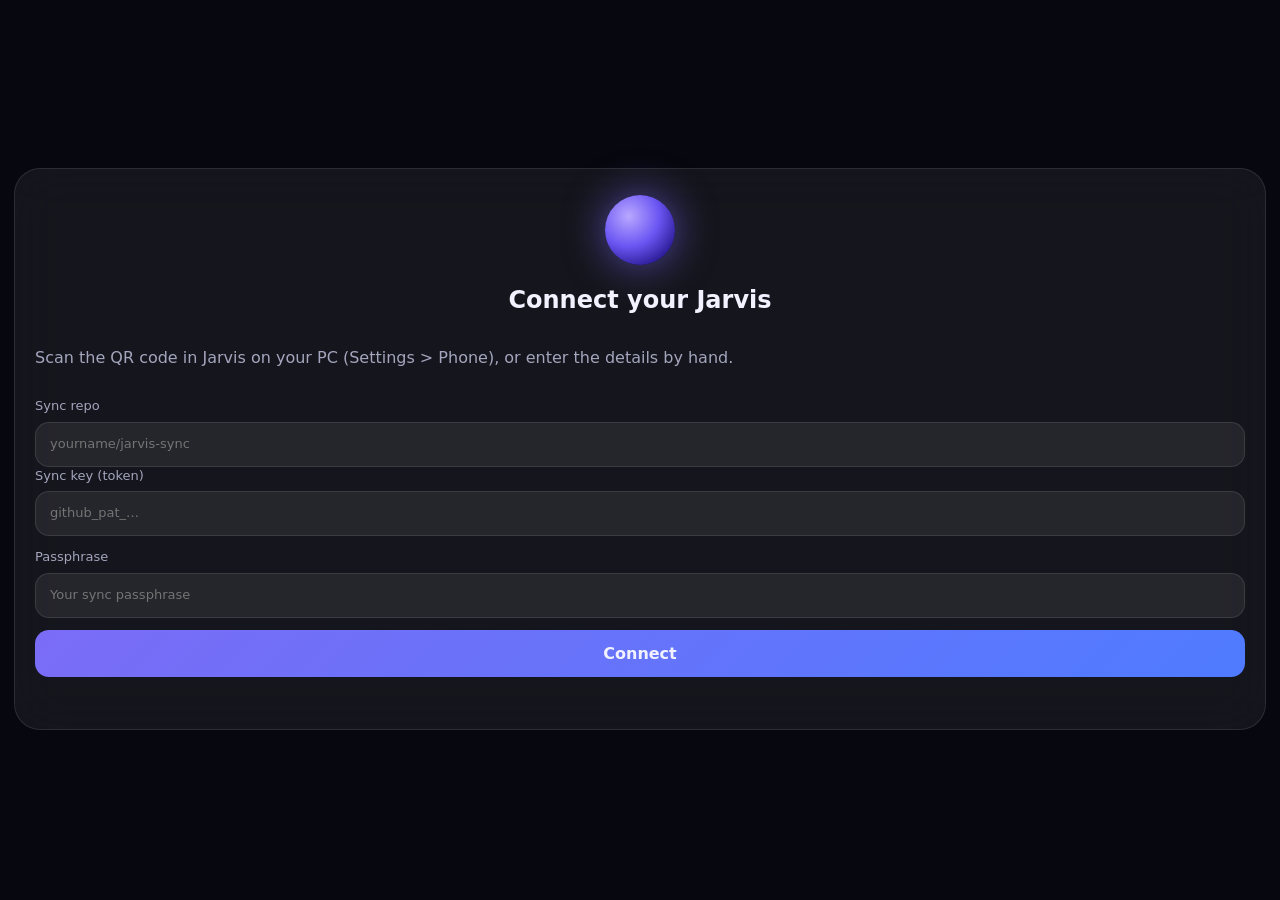
==== phone/index.html @ e1759bc9 "Jarvis 2.3: phone app that works when the PC is off - phone/: Jarvis for iPhone (PWA on GitHub Pages" ====
<!doctype html>
<html lang="en">
<head>
<meta charset="utf-8">
<meta name="viewport" content="width=device-width, initial-scale=1, viewport-fit=cover, interactive-widget=resizes-content">
<meta http-equiv="Content-Security-Policy" content="default-src 'self'; script-src 'self'; style-src 'self' 'unsafe-inline'; img-src 'self' data:; connect-src https://api.github.com https://generativelanguage.googleapis.com https://geocoding-api.open-meteo.com https://api.open-meteo.com; manifest-src 'self'; worker-src 'self'; base-uri 'none'; form-action 'none'; object-src 'none'">
<meta name="referrer" content="no-referrer">
<meta name="theme-color" content="#07070F">
<meta name="apple-mobile-web-app-capable" content="yes">
<meta name="mobile-web-app-capable" content="yes">
<meta name="apple-mobile-web-app-status-bar-style" content="black-translucent">
<meta name="apple-mobile-web-app-title" content="Jarvis">
<link rel="manifest" href="manifest.webmanifest">
<link rel="apple-touch-icon" href="icons/apple-touch-icon.png">
<link rel="stylesheet" href="style.css">
<title>Jarvis</title>
</head>
<body>
<div class="aurora" aria-hidden="true"><i></i><i></i><i></i></div>

<!-- First start: connect this phone to your Jarvis -->
<main class="screen" id="setup" hidden>
  <div class="setup-card">
    <div class="mini-orb" aria-hidden="true"></div>
    <h1>Connect your Jarvis</h1>
    <p class="muted" id="setupLead">Type the passphrase you chose on your PC (Settings &gt; Phone). It never leaves this phone.</p>
    <div id="manualFields" hidden>
      <label>Sync repo<input id="sRepo" placeholder="yourname/jarvis-sync" autocomplete="off" autocapitalize="off" spellcheck="false"></label>
      <label>Sync key (token)<input id="sToken" type="password" placeholder="github_pat_…" autocomplete="off"></label>
    </div>
    <label>Passphrase<input id="sPass" type="password" autocomplete="current-password" placeholder="Your sync passphrase"></label>
    <button class="btn primary" id="sGo" type="button">Connect</button>
    <p class="err" id="sErr" role="alert"></p>
    <button class="link" id="sManual" type="button">No QR code? Enter the details by hand</button>
  </div>
</main>

<!-- Jarvis -->
<main class="screen" id="app" hidden>
  <header class="top">
    <span class="brand"><span class="dot-mark"></span>JARVIS</span>
    <span class="status" id="syncStatus" title="Sync"><i class="sdot"></i><span>Syncing…</span></span>
    <button class="icon" id="tasksBtn" type="button" aria-label="Tasks"><svg viewBox="0 0 24 24"><path d="m3 17 2 2 4-4M3 7l2 2 4-4M13 6h8M13 12h8M13 18h8"/></svg><b id="taskCount" hidden></b></button>
    <button class="icon" id="menuBtn" type="button" aria-label="Menu"><svg viewBox="0 0 24 24"><circle cx="12" cy="5" r="1.4"/><circle cx="12" cy="12" r="1.4"/><circle cx="12" cy="19" r="1.4"/></svg></button>
  </header>

  <section class="stage">
    <button class="orb" id="orb" type="button" aria-label="Talk to Jarvis" data-mode="idle">
      <span class="glow"></span><span class="body"><i class="b1"></i><i class="b2"></i><i class="b3"></i></span><span class="sheen"></span>
    </button>
    <p class="caption" id="caption">Tap the orb and talk, or type below.</p>
  </section>

  <section class="thread" id="thread" aria-live="polite"></section>

  <form class="composer" id="composer" autocomplete="off">
    <input id="input" placeholder="Ask Jarvis…" enterkeyhint="send" autocomplete="off">
    <button class="icon mic" id="micBtn" type="button" aria-label="Speak"><svg viewBox="0 0 24 24"><path d="M12 2a3 3 0 0 0-3 3v7a3 3 0 0 0 6 0V5a3 3 0 0 0-3-3Z"/><path d="M19 10v2a7 7 0 0 1-14 0v-2M12 19v3"/></svg></button>
    <button class="icon send" type="submit" aria-label="Send"><svg viewBox="0 0 24 24"><path d="m5 12 7-7 7 7M12 19V5"/></svg></button>
  </form>
</main>

<!-- Tasks sheet -->
<div class="sheet" id="tasksSheet" hidden>
  <div class="sheet-card">
    <div class="sheet-head"><strong>Tasks</strong><button class="icon" data-close type="button" aria-label="Close"><svg viewBox="0 0 24 24"><path d="M18 6 6 18M6 6l12 12"/></svg></button></div>
    <ul class="tasks" id="taskList"></ul>
    <form class="task-add" id="taskAdd"><input id="taskText" placeholder="Add: call dad at 18:00" autocomplete="off"><button class="btn" type="submit">Add</button></form>
  </div>
</div>

<!-- Menu sheet -->
<div class="sheet" id="menuSheet" hidden>
  <div class="sheet-card">
    <div class="sheet-head"><strong>Jarvis</strong><button class="icon" data-close type="button" aria-label="Close"><svg viewBox="0 0 24 24"><path d="M18 6 6 18M6 6l12 12"/></svg></button></div>
    <div class="menu">
      <button type="button" id="mSync">Sync now</button>
      <label class="row">Spoken replies<input type="checkbox" id="mSpeak"></label>
      <p class="muted small" id="mInfo"></p>
      <button type="button" class="danger" id="mForget">Disconnect this phone</button>
      <p class="muted small">Your conversations, profile and tasks are encrypted with your passphrase before they leave this phone. Jarvis on the PC can still be used from here when it's on.</p>
    </div>
  </div>
</div>

<script type="module" src="app.js"></script>
</body>
</html>
---- phone/style.css ----
:root { --bg: #07070F; --glass: rgba(255,255,255,.06); --line: rgba(255,255,255,.10); --text: #F2F1FF; --muted: #A3A6BD; --accent: #8B7BFF; --cyan: #3EE6FF; --ok: #3DDC97; --bad: #FF6B81;
  --safe-t: env(safe-area-inset-top); --safe-b: env(safe-area-inset-bottom); color-scheme: dark; }
* { box-sizing: border-box; -webkit-tap-highlight-color: transparent; }
html, body { margin: 0; height: 100%; background: var(--bg); color: var(--text); font: 16px/1.45 -apple-system, BlinkMacSystemFont, "SF Pro Text", "Segoe UI", system-ui, sans-serif; overflow: hidden; }
[hidden] { display: none !important; }
button { font: inherit; color: inherit; }
.aurora { position: fixed; inset: 0; overflow: hidden; z-index: -1; }
.aurora i { position: absolute; width: 70vmax; height: 70vmax; border-radius: 50%; filter: blur(70px); opacity: .45; animation: drift 26s ease-in-out infinite alternate; }
.aurora i:nth-child(1) { background: #4B2BD6; left: -30vmax; top: -25vmax; }
.aurora i:nth-child(2) { background: #0E7FBF; right: -35vmax; top: 20vh; animation-duration: 32s; }
.aurora i:nth-child(3) { background: #8A2BB8; left: -10vmax; bottom: -40vmax; animation-duration: 38s; opacity: .3; }
@keyframes drift { to { transform: translate(8vmax, 6vmax) scale(1.1); } }

.screen { height: 100%; display: flex; flex-direction: column; padding: calc(var(--safe-t) + 8px) 14px calc(var(--safe-b) + 10px); }

/* setup */
#setup { justify-content: center; }
.setup-card { background: var(--glass); border: 1px solid var(--line); border-radius: 26px; padding: 26px 20px; backdrop-filter: blur(24px); -webkit-backdrop-filter: blur(24px); display: flex; flex-direction: column; gap: 12px; }
.setup-card h1 { margin: 6px 0 0; font-size: 24px; font-weight: 600; text-align: center; }
.setup-card label { display: flex; flex-direction: column; gap: 6px; font-size: 13px; color: var(--muted); }
input { font: inherit; color: var(--text); background: rgba(255,255,255,.07); border: 1px solid var(--line); border-radius: 14px; padding: 12px 14px; outline: none; min-width: 0; }
input:focus { border-color: var(--accent); }
.muted { color: var(--muted); } .small { font-size: 13px; }
.err { color: var(--bad); font-size: 14px; min-height: 1em; margin: 0; }
.btn { border: 1px solid var(--line); background: rgba(255,255,255,.08); border-radius: 14px; padding: 12px 16px; font-weight: 600; }
.btn.primary { background: linear-gradient(135deg, #7B6CF6, #4F7BFF); border: 0; }
.btn:disabled { opacity: .6; }
.link { background: none; border: 0; color: var(--accent); font-size: 14px; }
.mini-orb { width: 70px; height: 70px; margin: 0 auto; border-radius: 50%; background: radial-gradient(circle at 34% 30%, #B9A8FF, #6B56F3 45%, #2A1A94 80%); box-shadow: 0 0 40px rgba(124,108,255,.6); }

/* top bar */
.top { display: flex; align-items: center; gap: 8px; height: 44px; }
.brand { display: flex; align-items: center; gap: 9px; font-size: 13px; font-weight: 600; letter-spacing: .3em; flex: 1; }
.dot-mark { width: 16px; height: 16px; border-radius: 50%; background: radial-gradient(circle at 35% 30%, #fff 0 8%, #9C8BFF 30%, #4A5BFF 65%, #2B1C8F); box-shadow: 0 0 12px rgba(124,108,255,.8); }
.status { display: flex; align-items: center; gap: 6px; font-size: 12px; color: var(--muted); }
.sdot { width: 7px; height: 7px; border-radius: 50%; background: var(--muted); }
.status[data-kind="ok"] .sdot { background: var(--ok); } .status[data-kind="bad"] .sdot { background: var(--bad); }
.status[data-kind="busy"] .sdot { background: var(--cyan); animation: blink 1s infinite; }
@keyframes blink { 50% { opacity: .3; } }
.icon { position: relative; width: 40px; height: 40px; display: grid; place-items: center; border: 0; background: transparent; border-radius: 12px; }
.icon svg { width: 22px; height: 22px; fill: none; stroke: currentColor; stroke-width: 1.8; stroke-linecap: round; stroke-linejoin: round; }
.icon svg circle { fill: currentColor; stroke: none; }
.icon b { position: absolute; top: 4px; right: 3px; min-width: 16px; height: 16px; padding: 0 4px; border-radius: 99px; background: var(--accent); font-size: 10px; display: grid; place-items: center; }

/* orb */
.stage { display: flex; flex-direction: column; align-items: center; gap: 8px; padding: 6px 0 4px; flex: none; }
.orb { position: relative; width: 150px; height: 150px; border: 0; background: none; padding: 0; border-radius: 50%; animation: float 7s ease-in-out infinite; }
@keyframes float { 50% { transform: translateY(-6px); } }
.orb .glow { position: absolute; inset: -30%; border-radius: 50%; background: radial-gradient(circle, rgba(124,108,255,.45), rgba(70,90,255,.12) 45%, transparent 66%); transition: opacity .4s; }
.orb .body { position: absolute; inset: 0; border-radius: 50%; overflow: hidden; }
.orb .body i { position: absolute; border-radius: 50%; }
.b1 { inset: 4%; background: radial-gradient(circle at 34% 30%, #7E66FF, #5338E6 34%, #2A1A94 68%, #140C52); box-shadow: inset -10px -14px 40px rgba(10,8,60,.6); animation: morph 12s ease-in-out infinite; }
.b2 { inset: 10%; background: radial-gradient(circle at 72% 30%, rgba(70,225,255,.95), rgba(40,110,255,.5) 42%, transparent 68%); filter: blur(6px); mix-blend-mode: screen; animation: spin 17s linear infinite; }
.b3 { inset: 12%; background: radial-gradient(circle at 30% 76%, rgba(240,100,255,.95), rgba(150,70,255,.45) 42%, transparent 68%); filter: blur(7px); mix-blend-mode: screen; animation: spin 23s linear infinite reverse; }
.orb .sheen { position: absolute; inset: 14%; border-radius: 50%; background: radial-gradient(circle at 32% 26%, rgba(255,255,255,.32), transparent 26%); }
@keyframes spin { to { transform: rotate(360deg); } }
@keyframes morph { 50% { border-radius: 46% 54% 52% 48% / 52% 46% 54% 48%; } }
.orb[data-mode="listening"] .body { filter: hue-rotate(-30deg) saturate(1.3); }
.orb[data-mode="listening"] .glow { background: radial-gradient(circle, rgba(62,230,255,.5), transparent 66%); animation: pulse 1.2s ease-in-out infinite; }
.orb[data-mode="processing"] .body { filter: hue-rotate(-40deg) saturate(1.5) brightness(1.15); }
.orb[data-mode="processing"] .b2, .orb[data-mode="processing"] .b3 { animation-duration: 3s; }
.orb[data-mode="speaking"] .glow { animation: pulse .6s ease-in-out infinite; }
.orb[data-mode="error"] .body { filter: grayscale(.8) brightness(.8); }
@keyframes pulse { 50% { transform: scale(1.08); opacity: .8; } }
.caption { margin: 0; min-height: 44px; max-width: 32ch; text-align: center; font-size: 15px; color: var(--muted); display: -webkit-box; -webkit-line-clamp: 3; -webkit-box-orient: vertical; overflow: hidden; }
.caption[data-kind="you"] { color: var(--text); font-style: italic; }
.caption[data-kind="jarvis"] { color: var(--text); }

/* conversation */
.thread { flex: 1; min-height: 0; overflow-y: auto; display: flex; flex-direction: column; gap: 10px; padding: 8px 2px 12px; -webkit-mask-image: linear-gradient(transparent, #000 18px); mask-image: linear-gradient(transparent, #000 18px); }
.msg { max-width: 86%; padding: 10px 14px; border-radius: 18px; background: var(--glass); border: 1px solid var(--line); }
.msg.user { align-self: flex-end; background: rgba(123,108,246,.25); border-color: rgba(139,123,255,.35); }
.msg .who { display: block; font-size: 11px; letter-spacing: .08em; text-transform: uppercase; color: var(--muted); margin-bottom: 2px; }
.msg p { margin: 0; white-space: pre-wrap; word-wrap: break-word; }

/* composer */
.composer { display: flex; align-items: center; gap: 6px; padding: 6px 6px 6px 14px; border-radius: 24px; background: rgba(255,255,255,.08); border: 1px solid var(--line); backdrop-filter: blur(20px); -webkit-backdrop-filter: blur(20px); }
.composer input { flex: 1; border: 0; background: transparent; padding: 10px 0; }
.composer .send { background: linear-gradient(135deg, #7B6CF6, #4F7BFF); border-radius: 50%; }

/* sheets */
.sheet { position: fixed; inset: 0; background: rgba(0,0,0,.45); display: flex; align-items: flex-end; z-index: 10; }
.sheet-card { width: 100%; max-height: 80vh; overflow-y: auto; background: #12121F; border-radius: 24px 24px 0 0; border-top: 1px solid var(--line); padding: 14px 16px calc(var(--safe-b) + 16px); animation: up .25s ease-out; }
@keyframes up { from { transform: translateY(40px); opacity: 0; } }
.sheet-head { display: flex; align-items: center; justify-content: space-between; margin-bottom: 8px; font-size: 18px; }
.tasks { list-style: none; margin: 0 0 12px; padding: 0; }
.tasks li { display: flex; align-items: center; gap: 12px; padding: 12px 0; border-bottom: 1px solid var(--line); }
.tasks li span { display: flex; flex-direction: column; min-width: 0; }
.tasks small { color: var(--muted); font-size: 13px; }
.tasks .empty { color: var(--muted); }
.tick { width: 26px; height: 26px; flex: none; border-radius: 50%; border: 2px solid var(--accent); background: transparent; }
.tick.on { background: var(--accent); }
.task-add { display: flex; gap: 8px; } .task-add input { flex: 1; }
.menu { display: flex; flex-direction: column; gap: 10px; }
.menu > button { text-align: left; padding: 14px; border-radius: 14px; background: var(--glass); border: 1px solid var(--line); }
.menu .danger { color: var(--bad); }
.menu .row { display: flex; justify-content: space-between; align-items: center; padding: 14px; border-radius: 14px; background: var(--glass); border: 1px solid var(--line); }
.menu .row input { width: 22px; height: 22px; }
@media (prefers-reduced-motion: reduce) { *, *::before, *::after { animation: none !important; } }
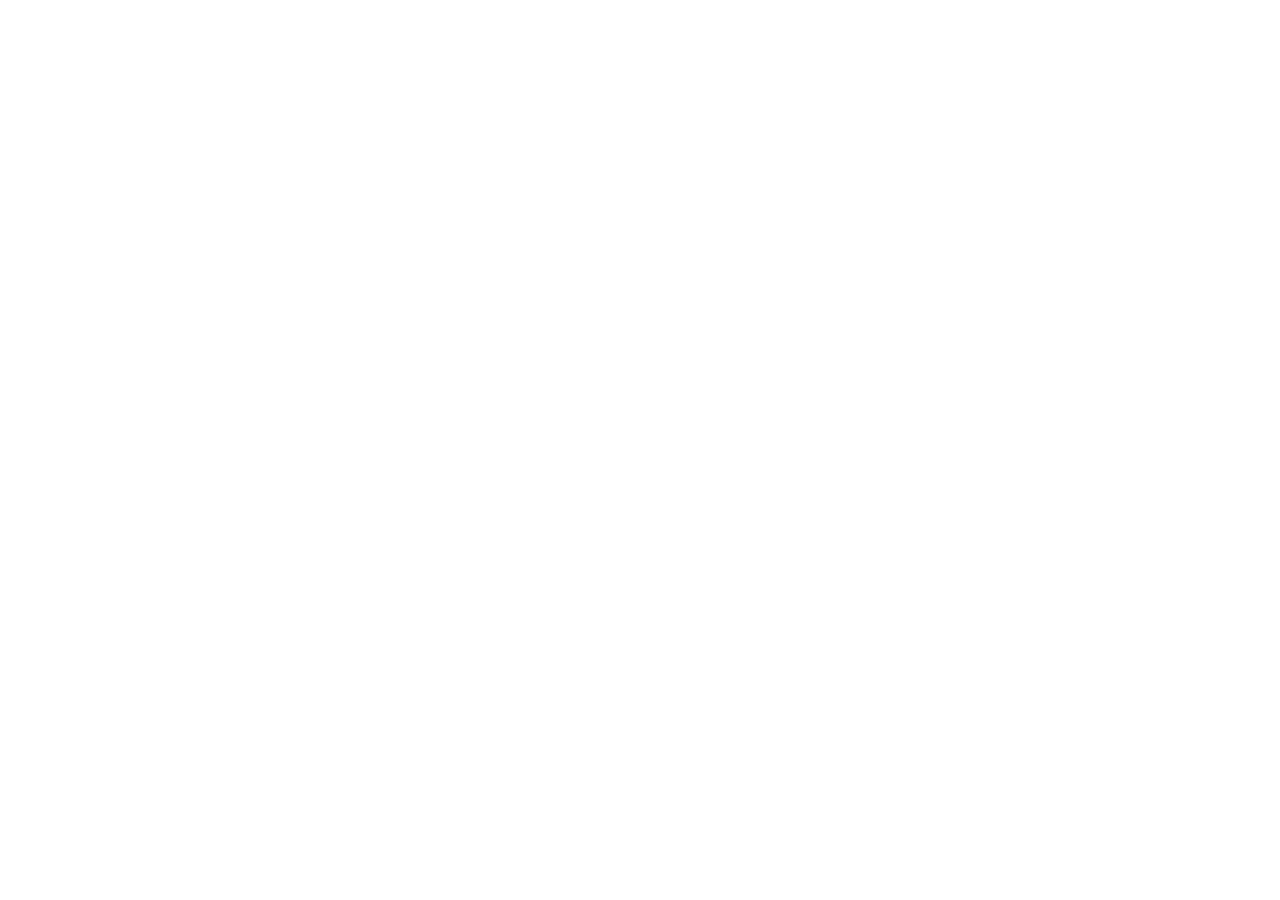
==== commit 4f3e1015: "2.3.1: faster page switching on PC; phone app redesigned and voice rebuilt PC: live blur only on a f" ====
--- a/phone/index.html
+++ b/phone/index.html
@@ -1,84 +1,116 @@
 <!doctype html>
-<html lang="en">
+<html lang="en" data-theme="light">
 <head>
 <meta charset="utf-8">
-<meta name="viewport" content="width=device-width, initial-scale=1, viewport-fit=cover, interactive-widget=resizes-content">
-<meta http-equiv="Content-Security-Policy" content="default-src 'self'; script-src 'self'; style-src 'self' 'unsafe-inline'; img-src 'self' data:; connect-src https://api.github.com https://generativelanguage.googleapis.com https://geocoding-api.open-meteo.com https://api.open-meteo.com; manifest-src 'self'; worker-src 'self'; base-uri 'none'; form-action 'none'; object-src 'none'">
+<meta name="viewport" content="width=device-width, initial-scale=1, maximum-scale=1, viewport-fit=cover">
+<meta http-equiv="Content-Security-Policy" content="default-src 'self'; script-src 'self'; style-src 'self' 'unsafe-inline'; img-src 'self' data: blob:; media-src 'self' blob:; connect-src https://api.github.com https://generativelanguage.googleapis.com https://geocoding-api.open-meteo.com https://api.open-meteo.com; manifest-src 'self'; worker-src 'self'; base-uri 'none'; form-action 'none'; object-src 'none'">
 <meta name="referrer" content="no-referrer">
-<meta name="theme-color" content="#07070F">
+<meta name="theme-color" content="#F4F3F0">
 <meta name="apple-mobile-web-app-capable" content="yes">
 <meta name="mobile-web-app-capable" content="yes">
-<meta name="apple-mobile-web-app-status-bar-style" content="black-translucent">
+<meta name="apple-mobile-web-app-status-bar-style" content="default">
 <meta name="apple-mobile-web-app-title" content="Jarvis">
 <link rel="manifest" href="manifest.webmanifest">
 <link rel="apple-touch-icon" href="icons/apple-touch-icon.png">
-<link rel="stylesheet" href="style.css">
+<link rel="stylesheet" href="pc/tokens.css">
+<link rel="stylesheet" href="pc/app.css">
+<link rel="stylesheet" href="phone.css">
 <title>Jarvis</title>
 </head>
-<body>
-<div class="aurora" aria-hidden="true"><i></i><i></i><i></i></div>
+<body class="phone">
+<div class="backdrop" aria-hidden="true"><div class="aurora"><i class="a1"></i><i class="a2"></i><i class="a3"></i><i class="a4"></i></div></div>
 
 <!-- First start: connect this phone to your Jarvis -->
-<main class="screen" id="setup" hidden>
-  <div class="setup-card">
-    <div class="mini-orb" aria-hidden="true"></div>
+<main class="p-screen p-setup" id="setup" hidden>
+  <div class="settings-group p-setup-card">
+    <span class="brand-mark p-setup-mark" aria-hidden="true"></span>
     <h1>Connect your Jarvis</h1>
-    <p class="muted" id="setupLead">Type the passphrase you chose on your PC (Settings &gt; Phone). It never leaves this phone.</p>
+    <p class="secondary" id="setupLead">Type the passphrase you chose on your PC (Settings &gt; Phone). It never leaves this phone.</p>
     <div id="manualFields" hidden>
-      <label>Sync repo<input id="sRepo" placeholder="yourname/jarvis-sync" autocomplete="off" autocapitalize="off" spellcheck="false"></label>
-      <label>Sync key (token)<input id="sToken" type="password" placeholder="github_pat_…" autocomplete="off"></label>
+      <div class="field"><label for="sRepo">Sync repo</label><input class="input" id="sRepo" placeholder="yourname/jarvis-sync" autocomplete="off" autocapitalize="off" spellcheck="false"></div>
+      <div class="field"><label for="sToken">Token</label><input class="input" id="sToken" type="password" placeholder="github_pat_…" autocomplete="off"></div>
     </div>
-    <label>Passphrase<input id="sPass" type="password" autocomplete="current-password" placeholder="Your sync passphrase"></label>
-    <button class="btn primary" id="sGo" type="button">Connect</button>
-    <p class="err" id="sErr" role="alert"></p>
-    <button class="link" id="sManual" type="button">No QR code? Enter the details by hand</button>
+    <div class="field"><label for="sPass">Passphrase</label><input class="input" id="sPass" type="password" autocomplete="current-password" placeholder="Your sync passphrase"></div>
+    <button class="btn primary p-wide" id="sGo" type="button">Connect</button>
+    <p class="p-err" id="sErr" role="alert"></p>
   </div>
 </main>
 
 <!-- Jarvis -->
-<main class="screen" id="app" hidden>
-  <header class="top">
-    <span class="brand"><span class="dot-mark"></span>JARVIS</span>
-    <span class="status" id="syncStatus" title="Sync"><i class="sdot"></i><span>Syncing…</span></span>
-    <button class="icon" id="tasksBtn" type="button" aria-label="Tasks"><svg viewBox="0 0 24 24"><path d="m3 17 2 2 4-4M3 7l2 2 4-4M13 6h8M13 12h8M13 18h8"/></svg><b id="taskCount" hidden></b></button>
-    <button class="icon" id="menuBtn" type="button" aria-label="Menu"><svg viewBox="0 0 24 24"><circle cx="12" cy="5" r="1.4"/><circle cx="12" cy="12" r="1.4"/><circle cx="12" cy="19" r="1.4"/></svg></button>
+<main class="p-screen" id="app" hidden>
+  <header class="p-top">
+    <div class="brand"><span class="brand-mark" aria-hidden="true"></span><span class="wordmark">JARVIS</span></div>
+    <span class="p-sync" id="syncStatus"><i class="p-sdot"></i><span>Syncing…</span></span>
+    <button class="icon-btn" id="histBtn" type="button" aria-label="History"><i data-icon="message-square"></i></button>
+    <button class="icon-btn p-badge-host" id="tasksBtn" type="button" aria-label="Tasks"><i data-icon="list-checks"></i><b class="p-badge" id="taskCount" hidden></b></button>
+    <button class="icon-btn" id="menuBtn" type="button" aria-label="Menu"><i data-icon="settings"></i></button>
   </header>
 
-  <section class="stage">
-    <button class="orb" id="orb" type="button" aria-label="Talk to Jarvis" data-mode="idle">
-      <span class="glow"></span><span class="body"><i class="b1"></i><i class="b2"></i><i class="b3"></i></span><span class="sheen"></span>
+  <section class="p-stage">
+    <button class="orb" id="orb" type="button" data-mode="idle" aria-label="Talk to Jarvis">
+      <span class="orb-glow"></span>
+      <span class="orb-rings" aria-hidden="true"></span>
+      <span class="orb-breathe"><span class="orb-body"><span class="orb-tint">
+        <span class="blob b1"></span><span class="blob b2"></span><span class="blob b3"></span><span class="blob b4"></span>
+      </span><span class="orb-sheen"></span></span></span>
     </button>
-    <p class="caption" id="caption">Tap the orb and talk, or type below.</p>
+    <div class="state-row"><span class="state-chip" id="stateChip" role="status" aria-live="polite"></span></div>
+    <p class="context-line p-caption" id="caption">Tap the orb and talk, or type below.</p>
   </section>
 
-  <section class="thread" id="thread" aria-live="polite"></section>
-
-  <form class="composer" id="composer" autocomplete="off">
-    <input id="input" placeholder="Ask Jarvis…" enterkeyhint="send" autocomplete="off">
-    <button class="icon mic" id="micBtn" type="button" aria-label="Speak"><svg viewBox="0 0 24 24"><path d="M12 2a3 3 0 0 0-3 3v7a3 3 0 0 0 6 0V5a3 3 0 0 0-3-3Z"/><path d="M19 10v2a7 7 0 0 1-14 0v-2M12 19v3"/></svg></button>
-    <button class="icon send" type="submit" aria-label="Send"><svg viewBox="0 0 24 24"><path d="m5 12 7-7 7 7M12 19V5"/></svg></button>
-  </form>
+  <div class="p-bottom">
+    <div class="suggestions p-sugs" role="group" aria-label="Suggestions">
+      <button class="suggestion" data-ask="Summarize my day: my tasks and the weather."><i data-icon="sparkle"></i><span>My day</span></button>
+      <button class="suggestion" data-ask="What's the weather like?"><i data-icon="cloud-sun"></i><span>Weather</span></button>
+      <button class="suggestion" data-ask="What are my tasks?"><i data-icon="list-checks"></i><span>Tasks</span></button>
+      <button class="suggestion" data-ask="Is the stock market open, and how are my watchlist stocks doing?"><i data-icon="line-chart"></i><span>Markets</span></button>
+      <button class="suggestion" data-ask="What's the latest news?"><i data-icon="globe"></i><span>News</span></button>
+    </div>
+    <form class="composer p-composer" id="composer" autocomplete="off">
+      <label for="input" class="sr-only">Message Jarvis</label>
+      <textarea id="input" rows="1" placeholder="Ask Jarvis anything…" enterkeyhint="send" autocomplete="off"></textarea>
+      <div class="composer-tools">
+        <button class="mic-btn" id="micBtn" type="button" aria-label="Talk to Jarvis"><i data-icon="mic"></i></button>
+        <button class="send-btn" id="sendBtn" type="submit" aria-label="Send"><i data-icon="arrow-up"></i></button>
+      </div>
+    </form>
+    <div class="composer-foot p-foot">
+      <button class="mode-toggle" id="spokenBtn" type="button" aria-pressed="true"></button>
+      <span class="grow"></span>
+      <span class="p-pc" id="pcHint"></span>
+    </div>
+  </div>
 </main>
 
-<!-- Tasks sheet -->
-<div class="sheet" id="tasksSheet" hidden>
-  <div class="sheet-card">
-    <div class="sheet-head"><strong>Tasks</strong><button class="icon" data-close type="button" aria-label="Close"><svg viewBox="0 0 24 24"><path d="M18 6 6 18M6 6l12 12"/></svg></button></div>
-    <ul class="tasks" id="taskList"></ul>
-    <form class="task-add" id="taskAdd"><input id="taskText" placeholder="Add: call dad at 18:00" autocomplete="off"><button class="btn" type="submit">Add</button></form>
+<!-- History -->
+<div class="p-sheet" id="histSheet" hidden>
+  <div class="p-sheet-card">
+    <div class="p-sheet-head"><strong>History</strong><button class="icon-btn" data-close type="button" aria-label="Close"><i data-icon="x"></i></button></div>
+    <div class="thread p-thread" id="thread"></div>
   </div>
 </div>
 
-<!-- Menu sheet -->
-<div class="sheet" id="menuSheet" hidden>
-  <div class="sheet-card">
-    <div class="sheet-head"><strong>Jarvis</strong><button class="icon" data-close type="button" aria-label="Close"><svg viewBox="0 0 24 24"><path d="M18 6 6 18M6 6l12 12"/></svg></button></div>
-    <div class="menu">
-      <button type="button" id="mSync">Sync now</button>
-      <label class="row">Spoken replies<input type="checkbox" id="mSpeak"></label>
-      <p class="muted small" id="mInfo"></p>
-      <button type="button" class="danger" id="mForget">Disconnect this phone</button>
-      <p class="muted small">Your conversations, profile and tasks are encrypted with your passphrase before they leave this phone. Jarvis on the PC can still be used from here when it's on.</p>
+<!-- Tasks -->
+<div class="p-sheet" id="tasksSheet" hidden>
+  <div class="p-sheet-card">
+    <div class="p-sheet-head"><strong>Tasks</strong><button class="icon-btn" data-close type="button" aria-label="Close"><i data-icon="x"></i></button></div>
+    <ul class="p-tasks" id="taskList"></ul>
+    <form class="p-task-add" id="taskAdd"><input class="input" id="taskText" placeholder="Add: call dad at 18:00" autocomplete="off"><button class="btn primary" type="submit">Add</button></form>
+  </div>
+</div>
+
+<!-- Menu -->
+<div class="p-sheet" id="menuSheet" hidden>
+  <div class="p-sheet-card">
+    <div class="p-sheet-head"><strong>Settings</strong><button class="icon-btn" data-close type="button" aria-label="Close"><i data-icon="x"></i></button></div>
+    <div class="p-menu">
+      <div class="setting-row"><div class="desc"><strong>Theme</strong></div>
+        <div class="seg" role="radiogroup" aria-label="Theme"><button type="button" role="radio" data-theme-choice="light">Light</button><button type="button" role="radio" data-theme-choice="dark">Dark</button></div></div>
+      <div class="setting-row"><label class="desc" for="mSpeak"><strong>Spoken replies</strong><span>Jarvis reads his answers aloud.</span></label><label class="switch"><input type="checkbox" id="mSpeak"><span class="sr-only">Spoken replies</span></label></div>
+      <div class="setting-row"><div class="desc"><strong>Voice</strong><span id="mVoice">—</span></div><button class="btn sm" type="button" id="mVoiceTest">Test</button></div>
+      <div class="setting-row"><div class="desc"><strong>Sync</strong><span id="mInfo"></span></div><button class="btn sm" type="button" id="mSync">Sync now</button></div>
+      <p class="secondary p-small">Your conversations, profile and tasks are encrypted with your passphrase before they leave this phone. Better voice: iPhone Settings › Accessibility › Spoken Content › Voices › English › download "Daniel (Enhanced)".</p>
+      <button class="btn ghost danger p-wide" type="button" id="mForget">Disconnect this phone</button>
     </div>
   </div>
 </div>
--- a/phone/phone.css
+++ b/phone/phone.css
@@ -0,0 +1,79 @@
+/* Jarvis on the phone: the PC's own design (tokens.css + app.css), laid out for a phone screen. */
+html, body.phone { height: 100%; overflow: hidden; overscroll-behavior: none; touch-action: manipulation; }
+body.phone { position: fixed; inset: 0; -webkit-user-select: none; user-select: none; }
+.phone input, .phone textarea { -webkit-user-select: text; user-select: text; font-size: 16px; }   /* 16px: iPhone doesn't zoom in */
+[hidden] { display: none !important; }
+
+.p-screen { position: fixed; inset: 0; height: var(--app-h, 100dvh); display: flex; flex-direction: column;
+  padding: calc(env(safe-area-inset-top) + 6px) 16px calc(env(safe-area-inset-bottom) + 8px); }
+
+/* top bar */
+.p-top { display: flex; align-items: center; gap: 2px; height: 48px; flex: none; }
+.p-top .brand { flex: 1; gap: 10px; }
+.p-top .brand-mark { width: 18px; height: 18px; }
+.p-top .wordmark { font-size: 13px; }
+.p-sync { display: inline-flex; align-items: center; gap: 6px; height: 26px; padding: 0 10px; margin-right: 4px; border-radius: var(--r-full);
+  font-size: 11.5px; color: var(--text-muted); background: var(--glass); border: 1px solid var(--glass-border); }
+.p-sdot { width: 6px; height: 6px; border-radius: 50%; background: var(--text-faint); }
+.p-sync[data-kind="ok"] .p-sdot { background: var(--success); box-shadow: 0 0 6px var(--success); }
+.p-sync[data-kind="busy"] .p-sdot { background: var(--cyan); animation: blink 1s infinite; }
+.p-sync[data-kind="bad"] .p-sdot { background: var(--error); }
+.p-top .icon-btn { width: 40px; height: 40px; }
+.p-badge-host { position: relative; }
+.p-badge { position: absolute; top: 4px; right: 3px; min-width: 16px; height: 16px; padding: 0 4px; border-radius: 99px; background: var(--accent); color: #fff; font-size: 10px; display: grid; place-items: center; font-weight: 700; }
+
+/* orb stage: the PC's orb, sized for the phone */
+.p-stage { flex: 1; min-height: 0; display: flex; flex-direction: column; align-items: center; justify-content: center; gap: 10px; }
+.phone .orb { width: min(62vw, 34vh, 280px); height: min(62vw, 34vh, 280px); }
+.p-caption { max-width: 34ch; min-height: 3.2em; text-align: center; font-size: 16px; line-height: 1.45; color: var(--text-secondary);
+  display: -webkit-box; -webkit-line-clamp: 6; -webkit-box-orient: vertical; overflow: hidden; padding: 0 6px; }
+.p-caption[data-kind="you"] { color: var(--text-muted); font-style: italic; }
+.p-caption[data-kind="jarvis"] { color: var(--text-primary); }
+.p-caption[data-kind="error"] { color: var(--error); }
+
+/* bottom: suggestions, composer */
+.p-bottom { flex: none; display: flex; flex-direction: column; gap: 8px; }
+.p-sugs { flex-wrap: nowrap; justify-content: flex-start; overflow-x: auto; scrollbar-width: none; margin: 0 -16px; padding: 2px 16px; -webkit-mask-image: linear-gradient(90deg, transparent, #000 14px, #000 calc(100% - 14px), transparent); }
+.p-sugs::-webkit-scrollbar { display: none; }
+.p-sugs .suggestion { flex: none; height: 36px; }
+.p-composer { width: 100%; margin: 0; }
+.p-composer textarea { max-height: 120px; }
+.p-composer .send-btn:disabled { opacity: .5; }
+.p-foot { padding: 0 4px; min-height: 26px; }
+.p-pc { font-size: 11.5px; color: var(--text-faint); }
+.mic-btn.rec { background: var(--error); color: #fff; animation: rec 1.2s ease-in-out infinite; }
+@keyframes rec { 50% { box-shadow: 0 0 0 8px rgba(229, 72, 77, 0.18); } }
+
+/* sheets (History, Tasks, Settings) */
+.p-sheet { position: fixed; inset: 0; z-index: 50; display: flex; align-items: flex-end; background: rgba(10, 10, 20, 0.32); animation: fade .2s ease-out; }
+.p-sheet-card { width: 100%; max-height: 86%; display: flex; flex-direction: column; background: #F7F6F3; border-radius: 24px 24px 0 0;
+  box-shadow: var(--shadow-pop); padding: 10px 16px calc(env(safe-area-inset-bottom) + 14px); animation: sheet-up .28s cubic-bezier(.2, .9, .3, 1); }
+.p-sheet-card::before { content: ""; width: 38px; height: 5px; border-radius: 3px; background: var(--glass-border); align-self: center; margin-bottom: 6px; }
+@keyframes sheet-up { from { transform: translateY(60px); opacity: 0; } }
+@keyframes fade { from { opacity: 0; } }
+.p-sheet-head { display: flex; align-items: center; justify-content: space-between; padding: 2px 0 8px; font-size: 18px; }
+.p-thread { flex: 1; min-height: 0; overflow-y: auto; padding: 4px 0 8px; display: flex; flex-direction: column; gap: 16px; -webkit-user-select: text; user-select: text; }
+.p-tasks { list-style: none; margin: 0 0 12px; padding: 0; overflow-y: auto; }
+.p-tasks li { display: flex; align-items: center; gap: 12px; padding: 12px 0; border-bottom: 1px solid var(--divider); }
+.p-tasks li span { display: flex; flex-direction: column; min-width: 0; }
+.p-tasks small { color: var(--text-muted); font-size: 13px; }
+.p-tasks .empty { color: var(--text-muted); border: 0; }
+.p-tick { width: 26px; height: 26px; flex: none; border-radius: 50%; border: 2px solid var(--accent); background: transparent; }
+.p-tick.on { background: var(--accent); }
+.p-task-add { display: flex; gap: 8px; } .p-task-add .input { flex: 1; }
+.p-menu { display: flex; flex-direction: column; gap: 4px; overflow-y: auto; }
+.p-menu .setting-row { padding: 12px 0; }
+.p-small { font-size: 12.5px; margin: 8px 0; }
+.p-wide { width: 100%; justify-content: center; }
+
+/* setup */
+.p-setup { justify-content: center; }
+.p-setup-card { display: flex; flex-direction: column; gap: 12px; max-width: 440px; margin: 0 auto; width: 100%; }
+.p-setup-card h1 { font-size: 24px; text-align: center; }
+.p-setup-card .secondary { text-align: center; }
+.p-setup-mark { width: 56px; height: 56px; margin: 0 auto 4px; }
+.p-err { color: var(--error); font-size: 14px; min-height: 1em; text-align: center; }
+
+@media (prefers-reduced-motion: reduce) { .phone *, .phone *::before, .phone *::after { animation: none !important; } }
+
+:root:not([data-theme="light"]) .p-sheet-card { background: #14141F; }
